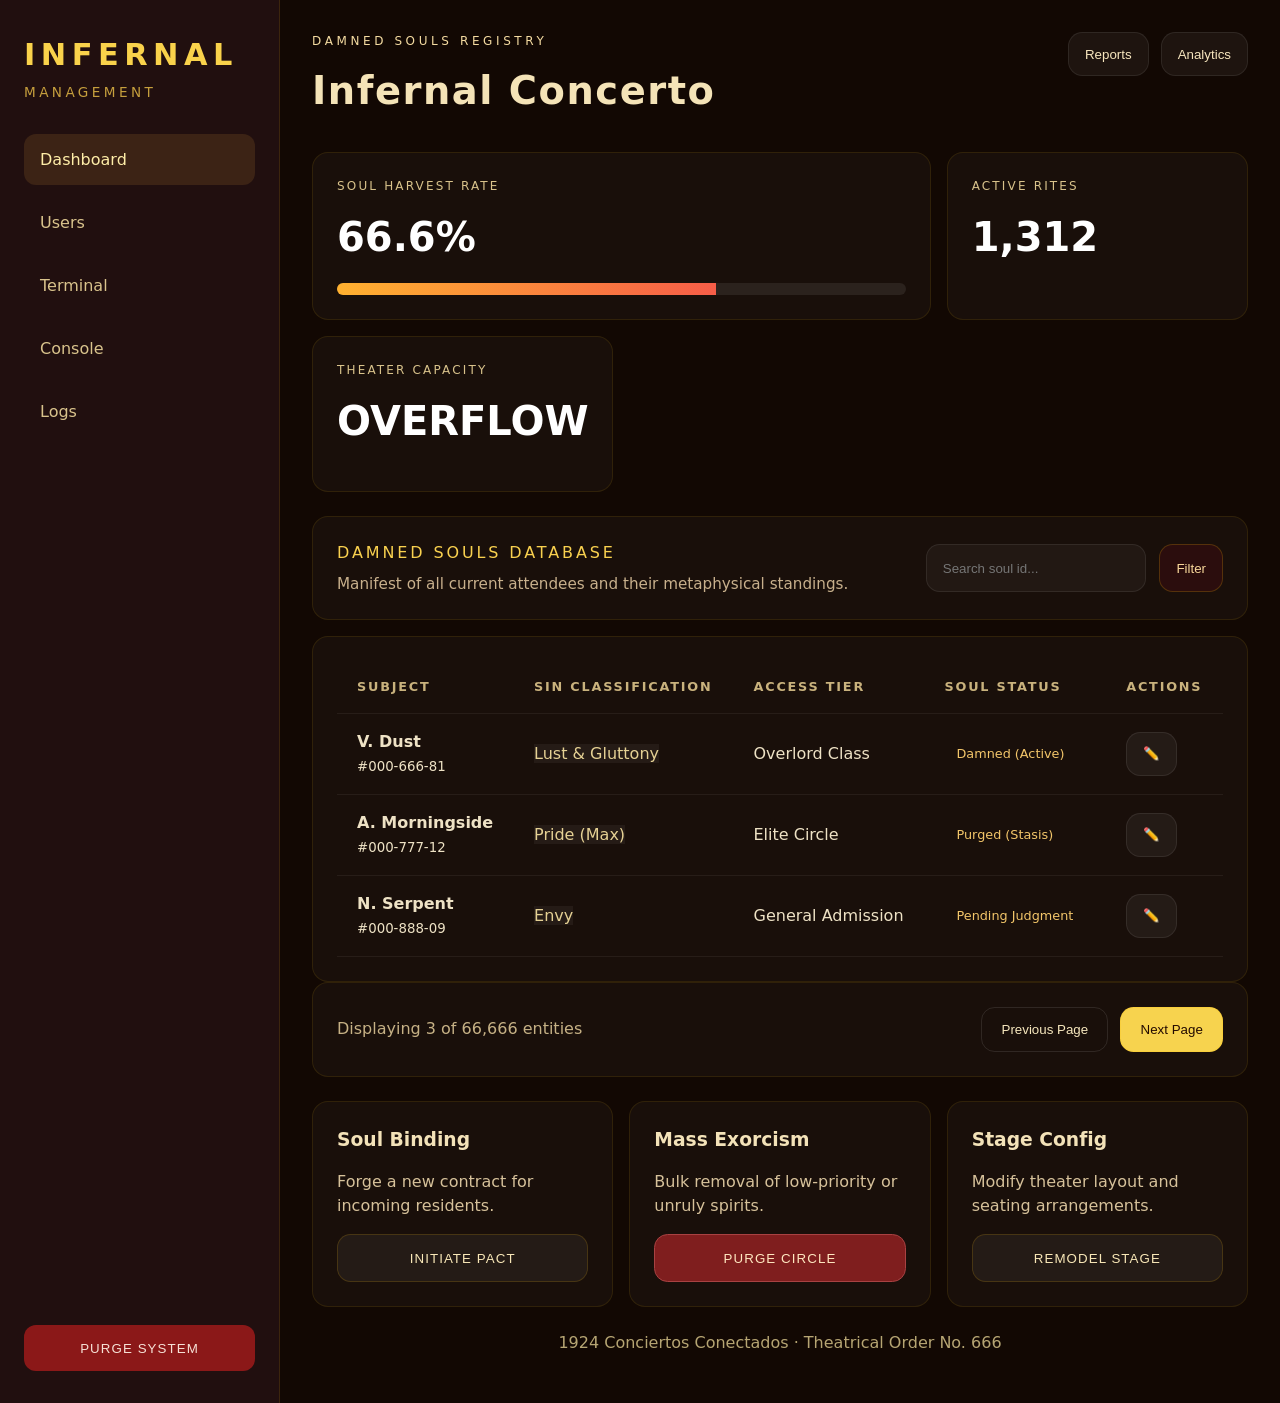
==== admin.html @ d282bcde "primer commit" ====
﻿<!DOCTYPE html>
<html lang="es">
<head>
  <meta charset="UTF-8">
  <meta name="viewport" content="width=device-width, initial-scale=1.0">
  <title>Administración | Conciertos Conectados</title>
  <link rel="stylesheet" href="css/styles.css">
  <link rel="stylesheet" href="css/responsive.css">
</head>
<body class="admin-page">
  <div class="admin-layout">
    <aside class="admin-sidebar">
      <div class="brand">
        <span class="brand-title">INFERNAL</span>
        <span class="brand-subtitle">MANAGEMENT</span>
      </div>
      <nav class="sidebar-nav">
        <a class="active" href="#">Dashboard</a>
        <a href="#">Users</a>
        <a href="#">Terminal</a>
        <a href="#">Console</a>
        <a href="#">Logs</a>
      </nav>
      <button class="sidebar-button">Purge System</button>
    </aside>

    <main class="admin-content">
      <header class="admin-header">
        <div>
          <p class="eyebrow">DAMNED SOULS REGISTRY</p>
          <h1>Infernal Concerto</h1>
        </div>
        <div class="header-actions">
          <button class="icon-button">Reports</button>
          <button class="icon-button">Analytics</button>
        </div>
      </header>

      <section class="metric-grid">
        <article class="metric-card metric-card-large">
          <span class="metric-label">Soul Harvest Rate</span>
          <strong>66.6%</strong>
          <div class="metric-bar"><span style="width:66.6%"></span></div>
        </article>
        <article class="metric-card">
          <span class="metric-label">Active Rites</span>
          <strong>1,312</strong>
        </article>
        <article class="metric-card">
          <span class="metric-label">Theater Capacity</span>
          <strong>OVERFLOW</strong>
        </article>
      </section>

      <section class="table-section">
        <div class="table-header">
          <div>
            <p class="table-title">DAMNED SOULS DATABASE</p>
            <p class="table-subtitle">Manifest of all current attendees and their metaphysical standings.</p>
          </div>
          <div class="table-actions">
            <input type="search" id="search-input" placeholder="Search soul id...">
            <button class="filter-button">Filter</button>
          </div>
        </div>

        <div class="table-panel">
          <table class="data-table">
            <thead>
              <tr>
                <th>Subject</th>
                <th>Sin Classification</th>
                <th>Access Tier</th>
                <th>Soul Status</th>
                <th>Actions</th>
              </tr>
            </thead>
            <tbody id="soul-table-body"></tbody>
          </table>
        </div>

        <div class="table-footer">
          <span>Displaying 3 of 66,666 entities</span>
          <div class="pagination">
            <button>Previous Page</button>
            <button class="primary">Next Page</button>
          </div>
        </div>
      </section>

      <section class="action-grid">
        <article class="action-card">
          <h3>Soul Binding</h3>
          <p>Forge a new contract for incoming residents.</p>
          <button class="secondary-button">Initiate Pact</button>
        </article>
        <article class="action-card">
          <h3>Mass Exorcism</h3>
          <p>Bulk removal of low-priority or unruly spirits.</p>
          <button class="danger-button">Purge Circle</button>
        </article>
        <article class="action-card">
          <h3>Stage Config</h3>
          <p>Modify theater layout and seating arrangements.</p>
          <button class="secondary-button">Remodel Stage</button>
        </article>
      </section>

      <footer class="admin-footer">
        <p>1924 Conciertos Conectados · Theatrical Order No. 666</p>
      </footer>
    </main>
  </div>

  <script defer src="js/admin.js"></script>
</body>
</html>
---- css/styles.css ----
﻿/* estilos base para el proyecto */
:root {
  font-family: Inter, system-ui, sans-serif;
  color: #1b1b1b;
  background: #f7f7f7;
  line-height: 1.5;
}

* {
  box-sizing: border-box;
}

body {
  margin: 0;
  padding: 0;
}

.container {
  width: min(1120px, 100% - 2rem);
  margin: 0 auto;
  padding: 2rem 0;
}

.site-header {
  background: #111827;
  color: #ffffff;
  padding: 1rem 0;
}

.site-header h1,
.site-header nav {
  display: inline-block;
  vertical-align: middle;
}

.site-header nav {
  float: right;
}

.site-header a {
  color: #e5e7eb;
  margin-left: 1.25rem;
  text-decoration: none;
}

#home-hero,
#admin-panel {
  background: #ffffff;
  border-radius: 1rem;
  padding: 2rem;
  box-shadow: 0 10px 30px rgba(15, 23, 42, 0.08);
}

.site-footer {
  text-align: center;
  padding: 1.5rem 0;
  color: #6b7280;
}

/* administración estilo oscuro */
body.admin-page {
  font-family: Inter, system-ui, sans-serif;
  background: #120803;
  color: #f4e3b7;
}

.admin-layout {
  display: grid;
  grid-template-columns: 280px 1fr;
  min-height: 100vh;
}

.admin-sidebar {
  background: #210f0f;
  border-right: 1px solid rgba(255, 193, 7, 0.12);
  padding: 2rem 1.5rem;
  display: flex;
  flex-direction: column;
  gap: 2rem;
}

.brand {
  display: flex;
  flex-direction: column;
  gap: 0.25rem;
}

.brand-title {
  font-size: 1.9rem;
  letter-spacing: 0.18em;
  color: #f9d24b;
  font-weight: 800;
}

.brand-subtitle {
  color: #c69f3d;
  font-size: 0.85rem;
  letter-spacing: 0.25em;
}

.sidebar-nav {
  display: flex;
  flex-direction: column;
  gap: 0.75rem;
}

.sidebar-nav a {
  display: inline-flex;
  align-items: center;
  gap: 0.75rem;
  color: #d9c38c;
  text-decoration: none;
  padding: 0.85rem 1rem;
  border-radius: 0.75rem;
  transition: background 0.2s ease, color 0.2s ease;
}

.sidebar-nav a.active,
.sidebar-nav a:hover {
  background: rgba(255, 176, 64, 0.12);
  color: #ffeea8;
}

.sidebar-button {
  margin-top: auto;
  background: #8b1818;
  color: #f6e1d6;
  border: none;
  padding: 0.95rem 1rem;
  border-radius: 0.75rem;
  text-transform: uppercase;
  letter-spacing: 0.08em;
  cursor: pointer;
}

.admin-content {
  padding: 2rem;
}

.admin-header {
  display: flex;
  justify-content: space-between;
  align-items: flex-start;
  gap: 1.5rem;
  margin-bottom: 2rem;
}

.eyebrow {
  margin: 0 0 0.75rem;
  color: #f4dba1;
  letter-spacing: 0.3em;
  text-transform: uppercase;
  font-size: 0.75rem;
}

.admin-header h1 {
  margin: 0;
  font-size: clamp(2rem, 3vw, 3rem);
  letter-spacing: 0.04em;
}

.header-actions {
  display: flex;
  gap: 0.75rem;
  flex-wrap: wrap;
}

.icon-button {
  background: rgba(255, 255, 255, 0.05);
  color: #f7e6be;
  border: 1px solid rgba(255, 255, 255, 0.08);
  padding: 0.85rem 1rem;
  border-radius: 0.9rem;
  cursor: pointer;
}

.metric-grid,
.action-grid {
  display: grid;
  grid-template-columns: repeat(3, minmax(0, 1fr));
  gap: 1rem;
  margin-bottom: 1.5rem;
}

.metric-card,
.action-card,
.table-panel,
.table-header,
.table-footer {
  background: rgba(255, 255, 255, 0.03);
  border: 1px solid rgba(255, 193, 7, 0.10);
  border-radius: 1rem;
  padding: 1.5rem;
}

.metric-card-large {
  grid-column: span 2;
}

.metric-label {
  display: block;
  color: #d8c28b;
  text-transform: uppercase;
  letter-spacing: 0.18em;
  font-size: 0.75rem;
  margin-bottom: 0.75rem;
}

.metric-card strong {
  display: block;
  font-size: 2.5rem;
  margin-bottom: 1rem;
  color: #fff;
}

.metric-bar {
  height: 0.75rem;
  background: rgba(255, 255, 255, 0.08);
  border-radius: 999px;
  overflow: hidden;
}

.metric-bar span {
  display: block;
  height: 100%;
  background: linear-gradient(90deg, #ffb130, #f65d48);
}

.table-section {
  margin-bottom: 1.5rem;
}

.table-header {
  display: flex;
  justify-content: space-between;
  gap: 1rem;
  align-items: center;
  margin-bottom: 1rem;
}

.table-title {
  margin: 0;
  font-size: 1rem;
  letter-spacing: 0.18em;
  text-transform: uppercase;
  color: #f9d14f;
}

.table-subtitle {
  margin: 0.5rem 0 0;
  color: #c8b08c;
  font-size: 0.95rem;
  max-width: 42rem;
}

.table-actions {
  display: flex;
  gap: 0.85rem;
  flex-wrap: wrap;
}

.table-actions input {
  min-width: 220px;
  background: rgba(255, 255, 255, 0.04);
  border: 1px solid rgba(255, 255, 255, 0.08);
  color: #fff;
  padding: 0.95rem 1rem;
  border-radius: 0.85rem;
}

.filter-button {
  background: #2b0d0d;
  color: #f7d699;
  border: 1px solid rgba(255, 193, 7, 0.2);
  padding: 0.95rem 1rem;
  border-radius: 0.85rem;
  cursor: pointer;
}

.table-panel {
  overflow-x: auto;
}

.data-table {
  width: 100%;
  border-collapse: collapse;
  min-width: 860px;
}

.data-table th,
.data-table td {
  padding: 1rem 1.25rem;
  border-bottom: 1px solid rgba(255, 255, 255, 0.06);
}

.data-table th {
  text-align: left;
  font-size: 0.8rem;
  letter-spacing: 0.14em;
  text-transform: uppercase;
  color: #c9b27d;
}

.data-table tbody tr:hover {
  background: rgba(255, 255, 255, 0.04);
}

.data-table td {
  color: #eee2c5;
}

.status-pill {
  display: inline-flex;
  align-items: center;
  gap: 0.5rem;
  padding: 0.45rem 0.75rem;
  border-radius: 999px;
  font-size: 0.8rem;
}

.status-dot {
  width: 0.6rem;
  height: 0.6rem;
  border-radius: 999px;
  background: #f5d34d;
}

.status-active {
  color: #f3c66a;
}

.pill-secondary {
  background: rgba(255, 255, 255, 0.05);
  color: #e5d194;
}

.table-footer {
  display: flex;
  justify-content: space-between;
  align-items: center;
}

.table-footer span {
  color: #c6b185;
}

.pagination {
  display: flex;
  gap: 0.75rem;
}

.pagination button {
  background: transparent;
  color: #f6e7bd;
  border: 1px solid rgba(255, 255, 255, 0.1);
  padding: 0.9rem 1.2rem;
  border-radius: 0.85rem;
  cursor: pointer;
}

.pagination button.primary {
  background: #f7d34e;
  color: #240b00;
  border-color: rgba(255, 193, 7, 0.25);
}

.action-card {
  display: flex;
  flex-direction: column;
  justify-content: space-between;
  gap: 1rem;
}

.action-card h3 {
  margin: 0;
  color: #f3e2b8;
}

.action-card p {
  margin: 0;
  color: #d6c19a;
}

.secondary-button,
.danger-button {
  border: 1px solid rgba(255, 193, 7, 0.16);
  padding: 0.95rem 1rem;
  border-radius: 0.85rem;
  cursor: pointer;
  text-transform: uppercase;
  letter-spacing: 0.08em;
}

.secondary-button {
  background: rgba(255, 255, 255, 0.05);
  color: #f8e7b7;
}

.danger-button {
  background: #7f1e1e;
  color: #ffe7c0;
  border-color: #a84242;
}

.admin-footer {
  margin-top: 1.5rem;
  color: #b6a573;
  text-align: center;
}

@media (max-width: 1024px) {
  .admin-layout {
    grid-template-columns: 1fr;
  }

  .metric-grid,
  .action-grid {
    grid-template-columns: 1fr;
  }

  .metric-card-large {
    grid-column: auto;
  }
}
---- css/responsive.css ----
﻿/* estilo responsive para móviles */
@media (max-width: 768px) {
  .site-header nav {
    float: none;
    margin-top: 1rem;
    text-align: center;
  }

  .site-header a {
    display: inline-block;
    margin: 0 0.75rem;
  }

  .container {
    padding: 1rem;
  }
}
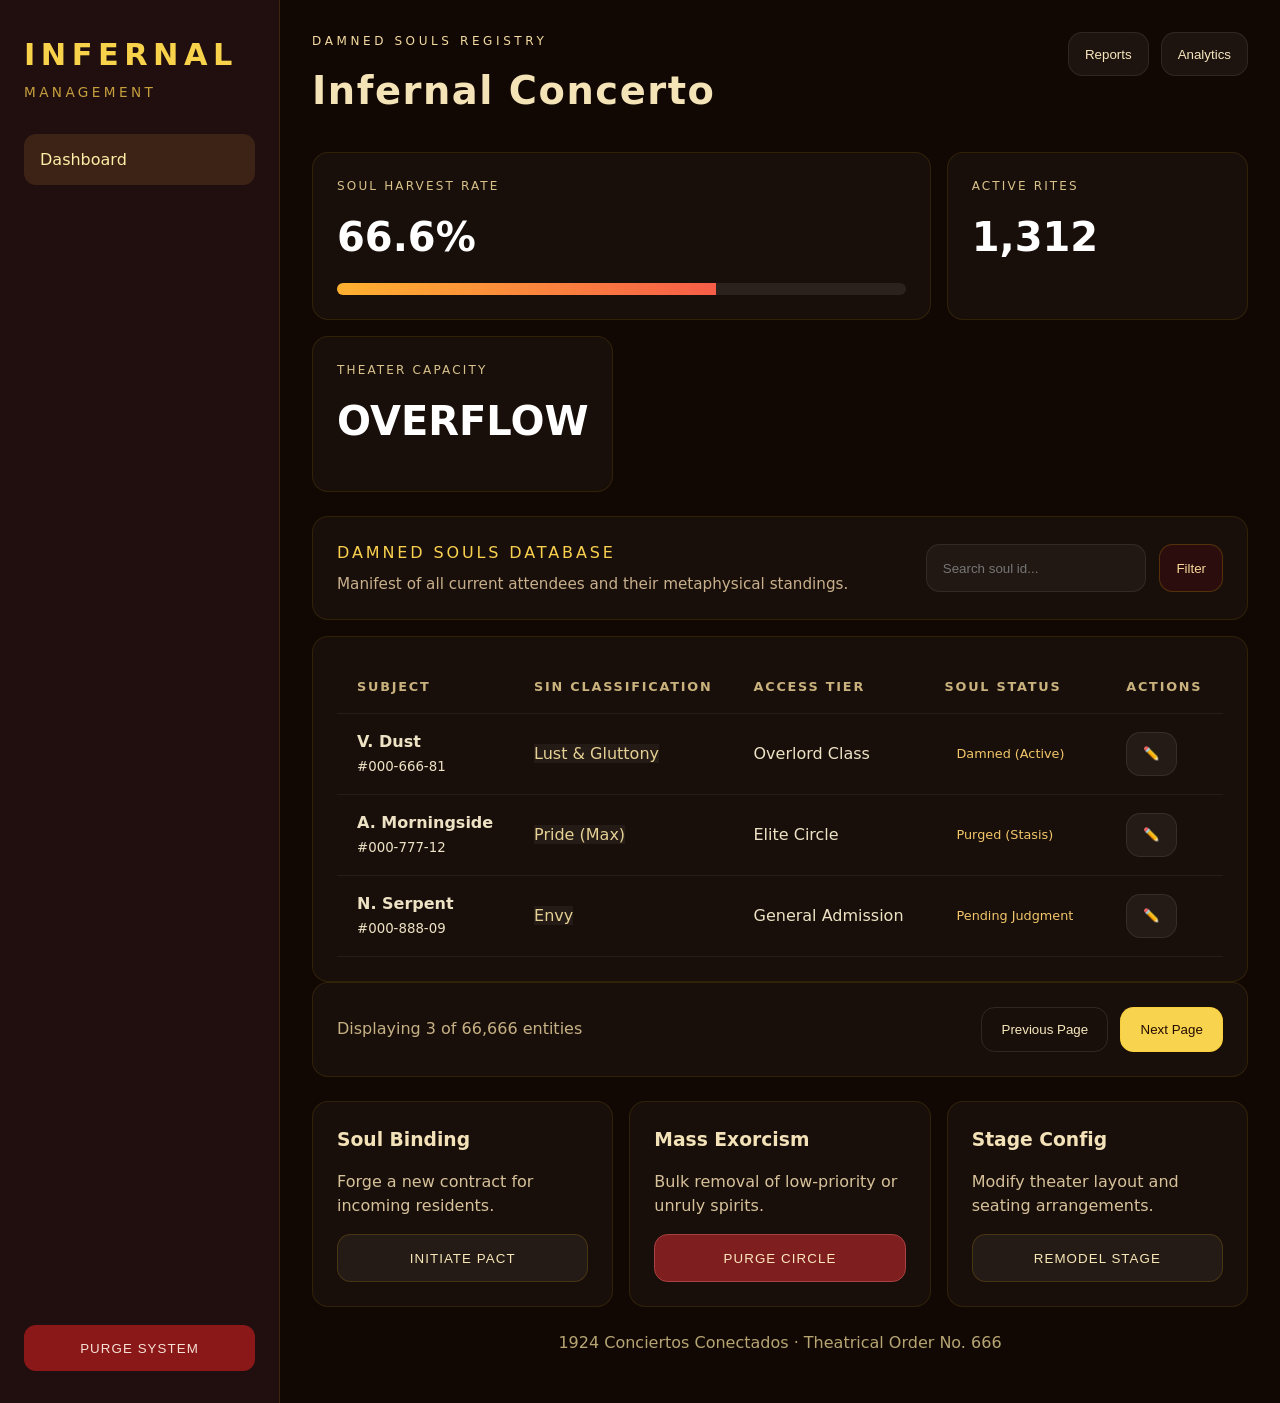
==== commit 7d90c838: "commit" ====
--- a/admin.html
+++ b/admin.html
@@ -16,10 +16,6 @@
       </div>
       <nav class="sidebar-nav">
         <a class="active" href="#">Dashboard</a>
-        <a href="#">Users</a>
-        <a href="#">Terminal</a>
-        <a href="#">Console</a>
-        <a href="#">Logs</a>
       </nav>
       <button class="sidebar-button">Purge System</button>
     </aside>
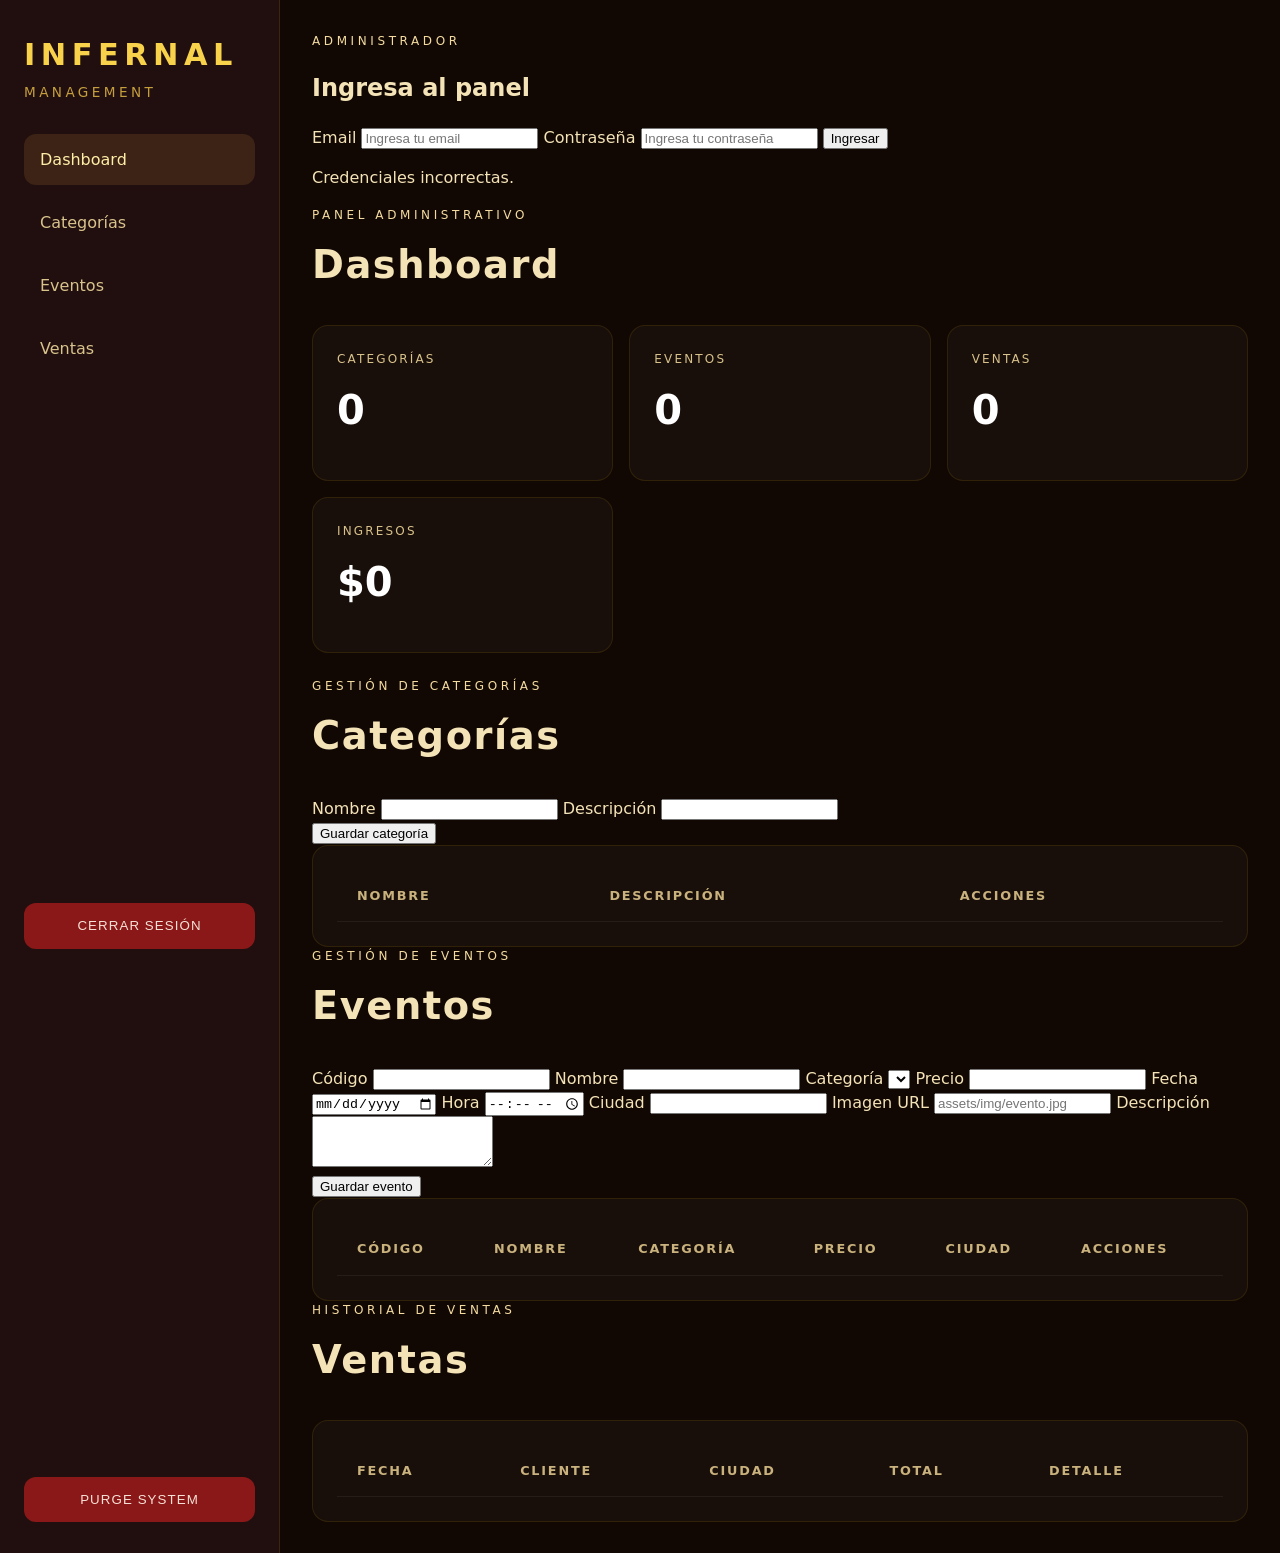
==== commit c7056799: "actualizacion 3" ====
--- a/admin.html
+++ b/admin.html
@@ -1,11 +1,11 @@
 ﻿<!DOCTYPE html>
 <html lang="es">
 <head>
-  <meta charset="UTF-8">
-  <meta name="viewport" content="width=device-width, initial-scale=1.0">
+  <meta charset="UTF-8" />
+  <meta name="viewport" content="width=device-width, initial-scale=1.0" />
   <title>Administración | Conciertos Conectados</title>
-  <link rel="stylesheet" href="css/styles.css">
-  <link rel="stylesheet" href="css/responsive.css">
+  <link rel="stylesheet" href="css/styles.css" />
+  <link rel="stylesheet" href="css/responsive.css" />
 </head>
 <body class="admin-page">
   <div class="admin-layout">
@@ -15,99 +15,151 @@
         <span class="brand-subtitle">MANAGEMENT</span>
       </div>
       <nav class="sidebar-nav">
-        <a class="active" href="#">Dashboard</a>
+        <a class="active" href="#" data-section="dashboard">Dashboard</a>
+        <a href="#" data-section="categorias">Categorías</a>
+        <a href="#" data-section="eventos">Eventos</a>
+        <a href="#" data-section="ventas">Ventas</a>
       </nav>
+      <button id="logout-button" class="sidebar-button hidden" type="button">Cerrar sesión</button>
       <button class="sidebar-button">Purge System</button>
     </aside>
 
     <main class="admin-content">
-      <header class="admin-header">
-        <div>
-          <p class="eyebrow">DAMNED SOULS REGISTRY</p>
-          <h1>Infernal Concerto</h1>
+      <section id="login-section" class="auth-panel">
+        <div class="auth-card">
+          <p class="eyebrow">Administrador</p>
+          <h1>Ingresa al panel</h1>
+          <form id="login-form">
+            <label>Email <input name="email" type="email" placeholder="Ingresa tu email" required /></label>
+            <label>Contraseña <input name="password" type="password" placeholder="Ingresa tu contraseña" required /></label>
+            <button type="submit" class="primary-button">Ingresar</button>
+            <p id="login-error" class="error-message hidden">Credenciales incorrectas.</p>
+          </form>
         </div>
-        <div class="header-actions">
-          <button class="icon-button">Reports</button>
-          <button class="icon-button">Analytics</button>
-        </div>
-      </header>
-
-      <section class="metric-grid">
-        <article class="metric-card metric-card-large">
-          <span class="metric-label">Soul Harvest Rate</span>
-          <strong>66.6%</strong>
-          <div class="metric-bar"><span style="width:66.6%"></span></div>
-        </article>
-        <article class="metric-card">
-          <span class="metric-label">Active Rites</span>
-          <strong>1,312</strong>
-        </article>
-        <article class="metric-card">
-          <span class="metric-label">Theater Capacity</span>
-          <strong>OVERFLOW</strong>
-        </article>
       </section>
 
-      <section class="table-section">
-        <div class="table-header">
+      <section id="dashboard-section" class="admin-section hidden">
+        <div class="admin-header">
           <div>
-            <p class="table-title">DAMNED SOULS DATABASE</p>
-            <p class="table-subtitle">Manifest of all current attendees and their metaphysical standings.</p>
-          </div>
-          <div class="table-actions">
-            <input type="search" id="search-input" placeholder="Search soul id...">
-            <button class="filter-button">Filter</button>
+            <p class="eyebrow">Panel administrativo</p>
+            <h1>Dashboard</h1>
           </div>
         </div>
 
+        <section class="metric-grid">
+          <article class="metric-card">
+            <span class="metric-label">Categorías</span>
+            <strong id="count-categories">0</strong>
+          </article>
+          <article class="metric-card">
+            <span class="metric-label">Eventos</span>
+            <strong id="count-events">0</strong>
+          </article>
+          <article class="metric-card">
+            <span class="metric-label">Ventas</span>
+            <strong id="count-sales">0</strong>
+          </article>
+          <article class="metric-card">
+            <span class="metric-label">Ingresos</span>
+            <strong id="count-revenue">$0</strong>
+          </article>
+        </section>
+      </section>
+
+      <section id="categorias-section" class="admin-section hidden">
+        <div class="admin-header">
+          <div>
+            <p class="eyebrow">Gestión de categorías</p>
+            <h1>Categorías</h1>
+          </div>
+        </div>
+        <form id="category-form" class="form-card">
+          <input type="hidden" name="id" />
+          <div class="form-grid">
+            <label>Nombre <input name="nombre" required /></label>
+            <label>Descripción <input name="descripcion" required /></label>
+          </div>
+          <button type="submit" class="primary-button">Guardar categoría</button>
+        </form>
         <div class="table-panel">
           <table class="data-table">
             <thead>
               <tr>
-                <th>Subject</th>
-                <th>Sin Classification</th>
-                <th>Access Tier</th>
-                <th>Soul Status</th>
-                <th>Actions</th>
+                <th>Nombre</th>
+                <th>Descripción</th>
+                <th>Acciones</th>
               </tr>
             </thead>
-            <tbody id="soul-table-body"></tbody>
+            <tbody id="categories-body"></tbody>
           </table>
-        </div>
-
-        <div class="table-footer">
-          <span>Displaying 3 of 66,666 entities</span>
-          <div class="pagination">
-            <button>Previous Page</button>
-            <button class="primary">Next Page</button>
-          </div>
         </div>
       </section>
 
-      <section class="action-grid">
-        <article class="action-card">
-          <h3>Soul Binding</h3>
-          <p>Forge a new contract for incoming residents.</p>
-          <button class="secondary-button">Initiate Pact</button>
-        </article>
-        <article class="action-card">
-          <h3>Mass Exorcism</h3>
-          <p>Bulk removal of low-priority or unruly spirits.</p>
-          <button class="danger-button">Purge Circle</button>
-        </article>
-        <article class="action-card">
-          <h3>Stage Config</h3>
-          <p>Modify theater layout and seating arrangements.</p>
-          <button class="secondary-button">Remodel Stage</button>
-        </article>
+      <section id="eventos-section" class="admin-section hidden">
+        <div class="admin-header">
+          <div>
+            <p class="eyebrow">Gestión de eventos</p>
+            <h1>Eventos</h1>
+          </div>
+        </div>
+        <form id="event-form" class="form-card">
+          <input type="hidden" name="id" />
+          <div class="form-grid">
+            <label>Código <input name="codigo" required /></label>
+            <label>Nombre <input name="nombre" required /></label>
+            <label>Categoría <select name="categoriaId" required></select></label>
+            <label>Precio <input name="precio" type="number" min="0" required /></label>
+            <label>Fecha <input name="fecha" type="date" required /></label>
+            <label>Hora <input name="hora" type="time" required /></label>
+            <label>Ciudad <input name="ciudad" required /></label>
+            <label>Imagen URL <input name="imagen" placeholder="assets/img/evento.jpg" required /></label>
+            <label class="full-width">Descripción <textarea name="descripcion" rows="3" required></textarea></label>
+          </div>
+          <button type="submit" class="primary-button">Guardar evento</button>
+        </form>
+        <div class="table-panel scrollable">
+          <table class="data-table">
+            <thead>
+              <tr>
+                <th>Código</th>
+                <th>Nombre</th>
+                <th>Categoría</th>
+                <th>Precio</th>
+                <th>Ciudad</th>
+                <th>Acciones</th>
+              </tr>
+            </thead>
+            <tbody id="events-body"></tbody>
+          </table>
+        </div>
       </section>
 
-      <footer class="admin-footer">
-        <p>1924 Conciertos Conectados · Theatrical Order No. 666</p>
-      </footer>
+      <section id="ventas-section" class="admin-section hidden">
+        <div class="admin-header">
+          <div>
+            <p class="eyebrow">Historial de ventas</p>
+            <h1>Ventas</h1>
+          </div>
+        </div>
+        <div class="table-panel scrollable">
+          <table class="data-table">
+            <thead>
+              <tr>
+                <th>Fecha</th>
+                <th>Cliente</th>
+                <th>Ciudad</th>
+                <th>Total</th>
+                <th>Detalle</th>
+              </tr>
+            </thead>
+            <tbody id="sales-body"></tbody>
+          </table>
+        </div>
+      </section>
     </main>
   </div>
 
+  <script defer src="js/storage.js"></script>
   <script defer src="js/admin.js"></script>
 </body>
 </html>
--- a/css/responsive.css
+++ b/css/responsive.css
@@ -1,17 +1,53 @@
-﻿/* estilo responsive para móviles */
-@media (max-width: 768px) {
-  .site-header nav {
-    float: none;
-    margin-top: 1rem;
-    text-align: center;
+﻿/* responsive.css */
+@media (max-width: 1024px) {
+  .admin-layout {
+    grid-template-columns: 1fr;
   }
 
-  .site-header a {
-    display: inline-block;
-    margin: 0 0.75rem;
+  .public-layout {
+    grid-template-columns: 1fr;
   }
 
-  .container {
-    padding: 1rem;
+  .events-grid {
+    grid-template-columns: 1fr;
+  }
+
+  .filters-panel,
+  .form-grid,
+  .metric-grid {
+    grid-template-columns: 1fr;
+  }
+
+  .cart-panel {
+    position: static;
+    top: auto;
   }
 }
+
+@media (max-width: 768px) {
+  .header-inner {
+    flex-direction: column;
+    align-items: stretch;
+  }
+
+  .main-nav {
+    flex-wrap: wrap;
+    justify-content: center;
+  }
+
+  .filters-panel,
+  .form-grid,
+  .metric-grid {
+    gap: 1rem;
+  }
+
+  .cart-panel {
+    width: 100%;
+  }
+
+  .site-header,
+  .admin-content {
+    padding-left: 1rem;
+    padding-right: 1rem;
+  }
+}
